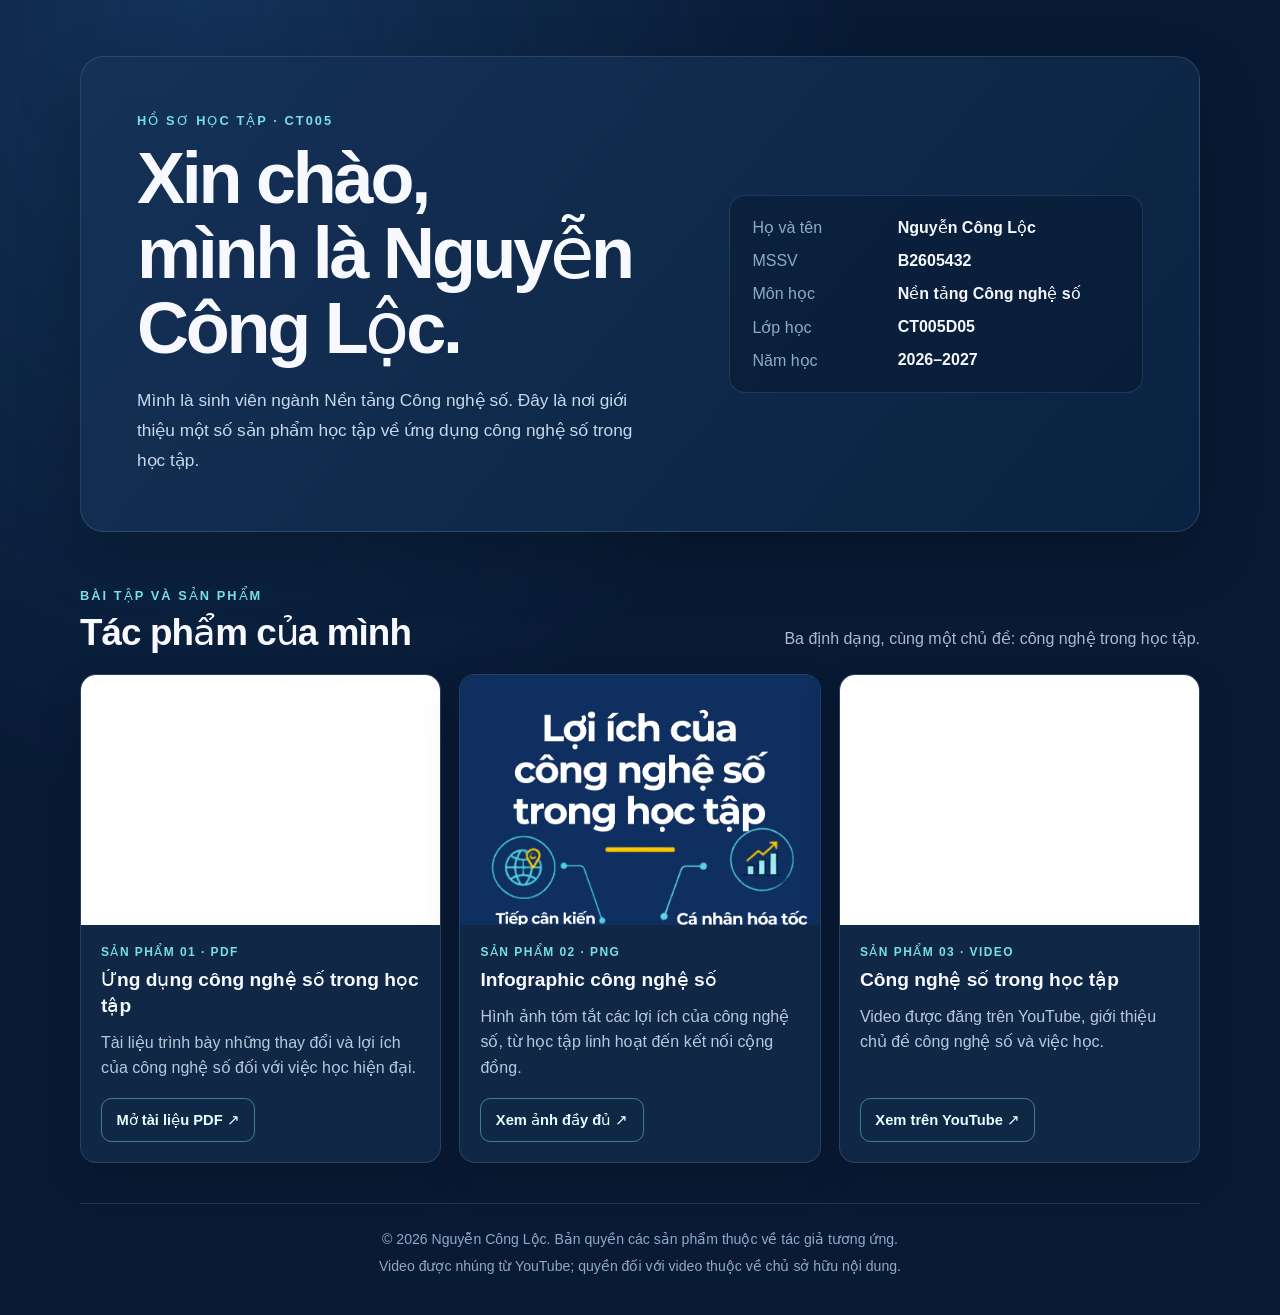
==== portfolio-moi/index.html @ 39c7375c "Create separate portfolio site with matching design Co-authored-by: Copilot App <223556219+Copilot@u" ====
<!DOCTYPE html>
<html lang="vi">
<head>
  <meta charset="UTF-8">
  <meta name="viewport" content="width=device-width, initial-scale=1">
  <meta name="description" content="Hồ sơ học tập của Nguyễn Công Lộc và ba sản phẩm về công nghệ số trong học tập.">
  <title>Hồ sơ học tập | Nguyễn Công Lộc</title>
  <style>
    :root {
      color-scheme: dark;
      font-family: Arial, Helvetica, sans-serif;
      color: #f7f9ff;
      background: #081a34;
      font-synthesis: none;
      text-rendering: optimizeLegibility;
      -webkit-font-smoothing: antialiased;
      -moz-osx-font-smoothing: grayscale;
    }

    * {
      box-sizing: border-box;
    }

    body {
      min-width: 320px;
      margin: 0;
      background:
        radial-gradient(ellipse at 15% 0%, rgb(40 94 157 / 35%), transparent 42rem),
        #081a34;
    }

    main {
      width: min(100% - 2rem, 1120px);
      margin: 0 auto;
      padding: 3.5rem 0 2rem;
    }

    .eyebrow {
      margin: 0 0 0.8rem;
      color: #76e0e6;
      font-size: 0.8rem;
      font-weight: 700;
      letter-spacing: 0.16em;
      text-transform: uppercase;
    }

    .profile {
      display: grid;
      grid-template-columns: minmax(0, 1.15fr) minmax(280px, 0.85fr);
      gap: 2rem;
      align-items: center;
      padding: clamp(1.5rem, 5vw, 3.5rem);
      border: 1px solid rgb(149 192 238 / 18%);
      border-radius: 1.5rem;
      background: linear-gradient(130deg, rgb(22 50 87 / 96%), rgb(11 35 66 / 96%));
      box-shadow: 0 1.5rem 4rem rgb(0 0 0 / 22%);
    }

    h1 {
      margin: 0;
      font-size: clamp(2.3rem, 6vw, 4.5rem);
      letter-spacing: -0.045em;
      line-height: 1.04;
    }

    .intro {
      max-width: 55ch;
      margin: 1.2rem 0 0;
      color: #c8d8ed;
      font-size: 1.08rem;
      line-height: 1.75;
    }

    .profile-details {
      display: grid;
      gap: 0.9rem;
      margin: 0;
      padding: 1.4rem;
      border: 1px solid rgb(149 192 238 / 16%);
      border-radius: 1rem;
      background: rgb(5 22 45 / 46%);
    }

    .profile-details div {
      display: grid;
      grid-template-columns: minmax(100px, 0.75fr) 1.25fr;
      gap: 0.75rem;
    }

    .profile-details dt {
      color: #91a9c7;
    }

    .profile-details dd {
      margin: 0;
      font-weight: 700;
    }

    .section-heading {
      display: flex;
      justify-content: space-between;
      gap: 1rem;
      align-items: end;
      margin: 3.5rem 0 1.25rem;
    }

    .section-heading .eyebrow {
      margin-bottom: 0.5rem;
    }

    h2 {
      margin: 0;
      font-size: clamp(1.65rem, 4vw, 2.3rem);
      letter-spacing: -0.025em;
    }

    .section-note {
      margin: 0 0 0.2rem;
      color: #a9bbd3;
      line-height: 1.5;
    }

    .products {
      display: grid;
      grid-template-columns: repeat(3, minmax(0, 1fr));
      gap: 1.15rem;
      align-items: stretch;
    }

    .product {
      display: flex;
      min-width: 0;
      flex-direction: column;
      overflow: hidden;
      border: 1px solid rgb(149 192 238 / 17%);
      border-radius: 1rem;
      background: #102746;
      box-shadow: 0 1rem 2.5rem rgb(0 0 0 / 15%);
    }

    .product-preview {
      display: grid;
      height: 250px;
      place-items: center;
      overflow: hidden;
      background: #091a32;
    }

    .product-preview img {
      display: block;
      width: 100%;
      height: 100%;
      object-fit: contain;
    }

    .pdf-preview iframe {
      display: block;
      width: 100%;
      height: 100%;
      border: 0;
      background: #fff;
    }

    .product-body {
      display: flex;
      flex: 1;
      flex-direction: column;
      align-items: flex-start;
      padding: 1.25rem;
    }

    .product-type {
      margin: 0 0 0.5rem;
      color: #76e0e6;
      font-size: 0.75rem;
      font-weight: 700;
      letter-spacing: 0.12em;
      text-transform: uppercase;
    }

    h3 {
      margin: 0;
      font-size: 1.2rem;
      line-height: 1.35;
    }

    .product-body > p:not(.product-type) {
      margin: 0.65rem 0 1.1rem;
      color: #b9c9df;
      line-height: 1.6;
    }

    .button {
      display: inline-flex;
      min-height: 2.7rem;
      align-items: center;
      justify-content: center;
      gap: 0.45rem;
      margin-top: auto;
      padding: 0.65rem 0.9rem;
      border: 1px solid rgb(118 224 230 / 48%);
      border-radius: 0.65rem;
      color: #e9ffff;
      font-size: 0.92rem;
      font-weight: 700;
      text-decoration: none;
      transition: background-color 150ms ease, border-color 150ms ease;
    }

    .button:hover,
    .button:focus-visible {
      border-color: #76e0e6;
      background: rgb(118 224 230 / 12%);
    }

    .video-frame {
      width: 100%;
      aspect-ratio: 16 / 9;
      align-self: start;
      background: #000;
    }

    .video-frame iframe {
      display: block;
      width: 100%;
      height: 100%;
      border: 0;
    }

    footer {
      margin-top: 2.5rem;
      padding-top: 1.25rem;
      border-top: 1px solid rgb(149 192 238 / 16%);
      color: #91a9c7;
      font-size: 0.88rem;
      line-height: 1.7;
      text-align: center;
    }

    footer p {
      margin: 0.25rem 0;
    }

    @media (max-width: 850px) {
      .profile {
        grid-template-columns: 1fr;
      }

      .products {
        grid-template-columns: repeat(2, minmax(0, 1fr));
      }
    }

    @media (max-width: 600px) {
      main {
        width: min(100% - 1.25rem, 480px);
        padding-top: 1.5rem;
      }

      .profile {
        gap: 1.4rem;
        padding: 1.4rem;
        border-radius: 1rem;
      }

      .profile-details {
        padding: 1rem;
      }

      .section-heading {
        display: block;
        margin-top: 2.5rem;
      }

      .section-note {
        margin-top: 0.5rem;
      }

      .products {
        grid-template-columns: 1fr;
      }

      .product-preview {
        height: 230px;
      }
    }
  </style>
</head>
<body>
  <main>
    <header class="profile">
      <div>
        <p class="eyebrow">Hồ sơ học tập · CT005</p>
        <h1>Xin chào,<br>mình là Nguyễn Công Lộc.</h1>
        <p class="intro">
          Mình là sinh viên ngành Nền tảng Công nghệ số. Đây là nơi giới thiệu một số sản phẩm học tập về ứng dụng công nghệ số trong học tập.
        </p>
      </div>
      <dl class="profile-details" aria-label="Thông tin cá nhân">
        <div>
          <dt>Họ và tên</dt>
          <dd>Nguyễn Công Lộc</dd>
        </div>
        <div>
          <dt>MSSV</dt>
          <dd>B2605432</dd>
        </div>
        <div>
          <dt>Môn học</dt>
          <dd>Nền tảng Công nghệ số</dd>
        </div>
        <div>
          <dt>Lớp học</dt>
          <dd>CT005D05</dd>
        </div>
        <div>
          <dt>Năm học</dt>
          <dd>2026–2027</dd>
        </div>
      </dl>
    </header>

    <section aria-labelledby="products-title">
      <div class="section-heading">
        <div>
          <p class="eyebrow">Bài tập và sản phẩm</p>
          <h2 id="products-title">Tác phẩm của mình</h2>
        </div>
        <p class="section-note">Ba định dạng, cùng một chủ đề: công nghệ trong học tập.</p>
      </div>

      <div class="products">
        <article class="product">
          <div class="product-preview pdf-preview">
            <iframe
              src="../Lab05_Ex1.2.pdf#toolbar=0&navpanes=0"
              title="Bản xem trước PDF về ứng dụng công nghệ số trong học tập"
              loading="lazy"
            ></iframe>
          </div>
          <div class="product-body">
            <p class="product-type">Sản phẩm 01 · PDF</p>
            <h3>Ứng dụng công nghệ số trong học tập</h3>
            <p>Tài liệu trình bày những thay đổi và lợi ích của công nghệ số đối với việc học hiện đại.</p>
            <a class="button" href="../Lab05_Ex1.2.pdf" target="_blank" rel="noopener">Mở tài liệu PDF ↗</a>
          </div>
        </article>

        <article class="product">
          <a class="product-preview" href="../Lab05_Ex2.1.png" target="_blank" rel="noopener" aria-label="Mở infographic ở kích thước đầy đủ">
            <img
              src="../Lab05_Ex2.1.png"
              alt="Infographic Lợi ích của công nghệ số trong học tập, minh họa tiếp cận kiến thức, cá nhân hóa, tương tác và kết nối."
              loading="lazy"
            >
          </a>
          <div class="product-body">
            <p class="product-type">Sản phẩm 02 · PNG</p>
            <h3>Infographic công nghệ số</h3>
            <p>Hình ảnh tóm tắt các lợi ích của công nghệ số, từ học tập linh hoạt đến kết nối cộng đồng.</p>
            <a class="button" href="../Lab05_Ex2.1.png" target="_blank" rel="noopener">Xem ảnh đầy đủ ↗</a>
          </div>
        </article>

        <article class="product">
          <div class="product-preview video-frame">
            <iframe
              src="https://www.youtube.com/embed/RZuY-I2eNVU"
              title="Video về công nghệ số trong học tập trên YouTube"
              loading="lazy"
              referrerpolicy="strict-origin-when-cross-origin"
              allow="accelerometer; autoplay; clipboard-write; encrypted-media; gyroscope; picture-in-picture; web-share"
              allowfullscreen
            ></iframe>
          </div>
          <div class="product-body">
            <p class="product-type">Sản phẩm 03 · Video</p>
            <h3>Công nghệ số trong học tập</h3>
            <p>Video được đăng trên YouTube, giới thiệu chủ đề công nghệ số và việc học.</p>
            <a class="button" href="https://www.youtube.com/watch?v=RZuY-I2eNVU" target="_blank" rel="noopener noreferrer">Xem trên YouTube ↗</a>
          </div>
        </article>
      </div>
    </section>

    <footer>
      <p>© 2026 Nguyễn Công Lộc. Bản quyền các sản phẩm thuộc về tác giả tương ứng.</p>
      <p>Video được nhúng từ YouTube; quyền đối với video thuộc về chủ sở hữu nội dung.</p>
    </footer>
  </main>
</body>
</html>
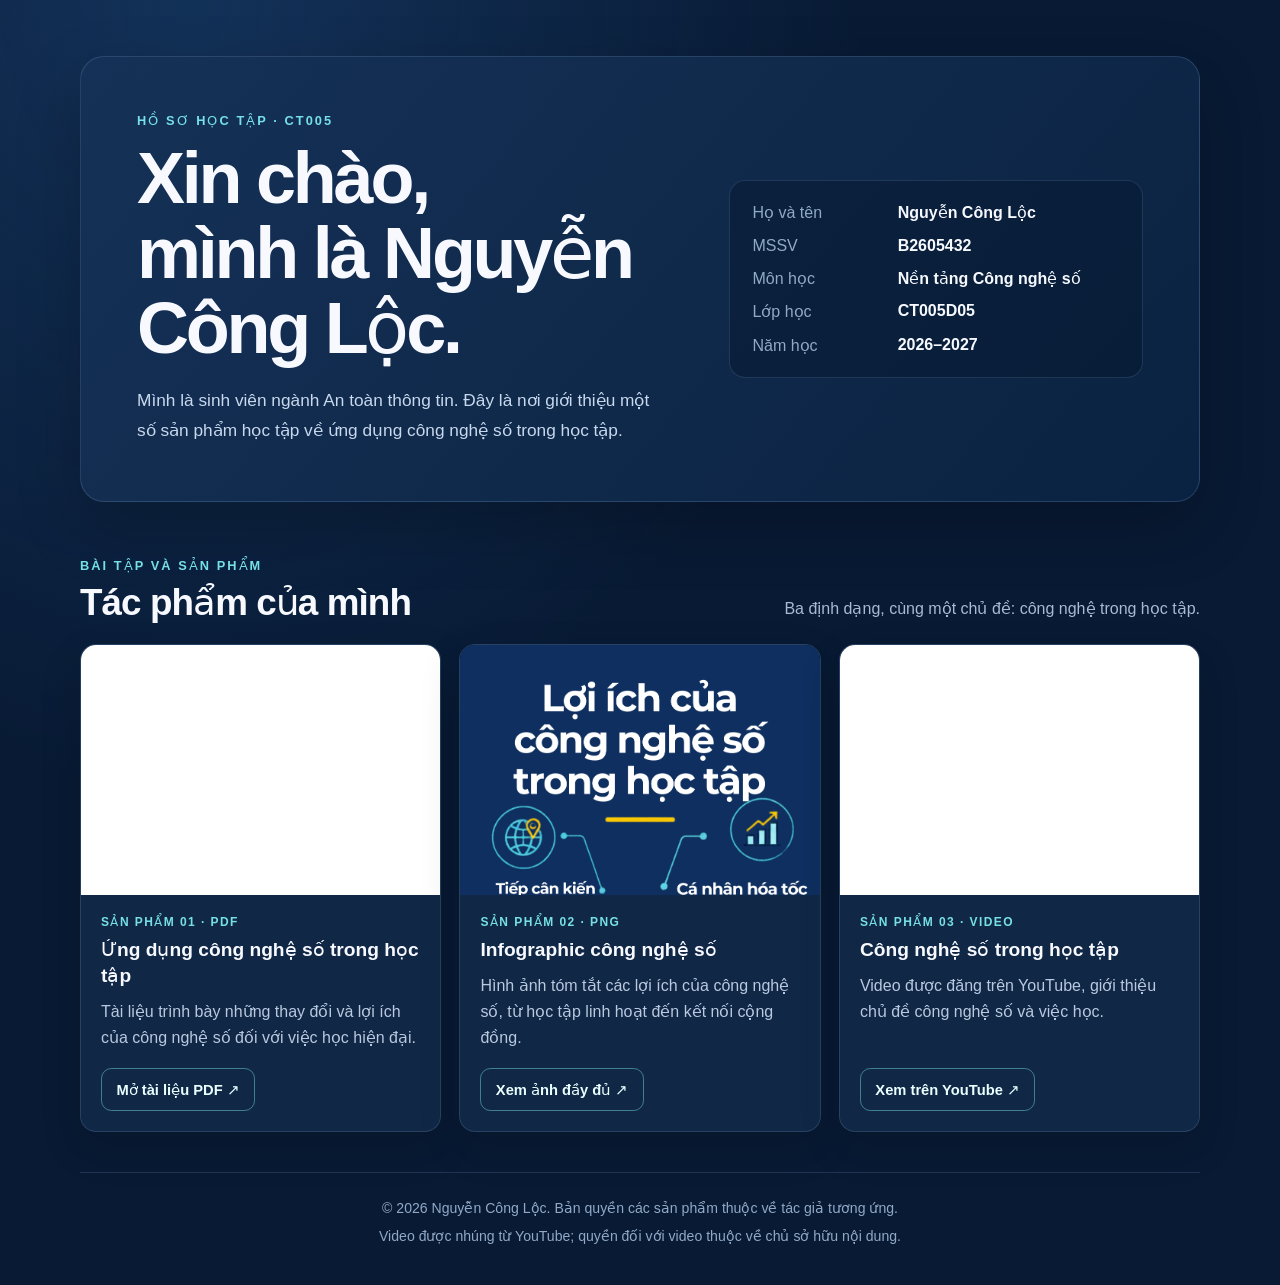
==== commit 52aacebd: "Update index.html" ====
--- a/portfolio-moi/index.html
+++ b/portfolio-moi/index.html
@@ -293,7 +293,7 @@
         <p class="eyebrow">Hồ sơ học tập · CT005</p>
         <h1>Xin chào,<br>mình là Nguyễn Công Lộc.</h1>
         <p class="intro">
-          Mình là sinh viên ngành Nền tảng Công nghệ số. Đây là nơi giới thiệu một số sản phẩm học tập về ứng dụng công nghệ số trong học tập.
+          Mình là sinh viên ngành An toàn thông tin. Đây là nơi giới thiệu một số sản phẩm học tập về ứng dụng công nghệ số trong học tập.
         </p>
       </div>
       <dl class="profile-details" aria-label="Thông tin cá nhân">
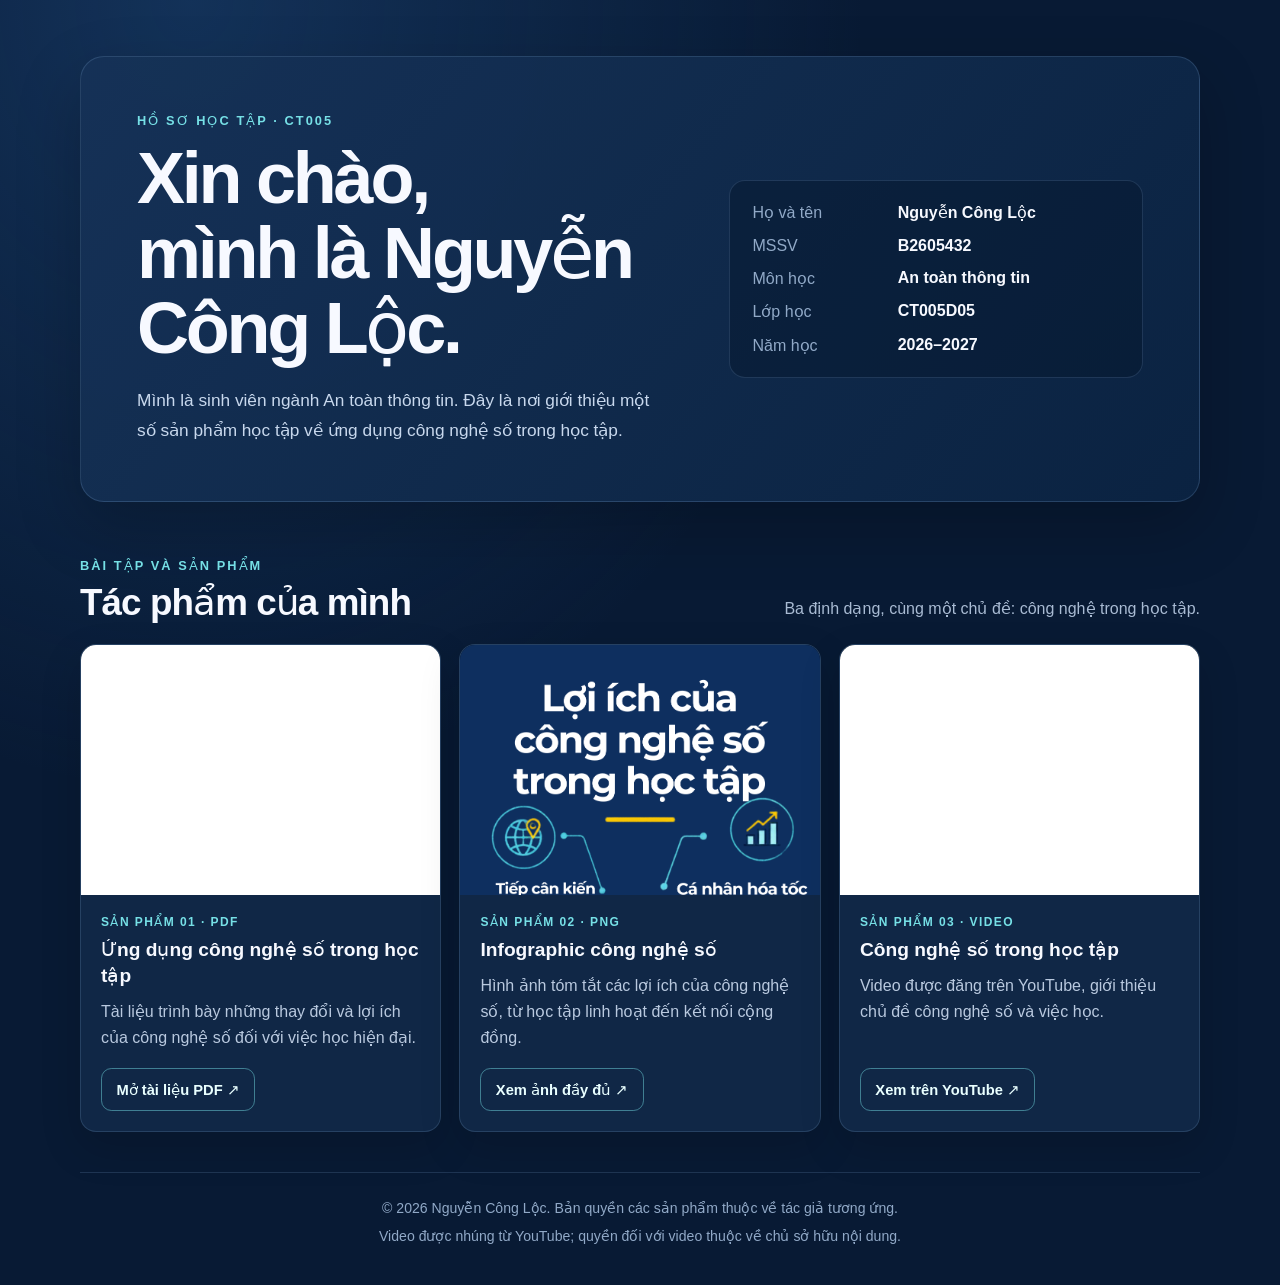
==== commit 699a2cfb: "Update portfolio major to Information Security Co-authored-by: Copilot App <223556219+Copilot@users." ====
--- a/portfolio-moi/index.html
+++ b/portfolio-moi/index.html
@@ -307,7 +307,7 @@
         </div>
         <div>
           <dt>Môn học</dt>
-          <dd>Nền tảng Công nghệ số</dd>
+          <dd>An toàn thông tin</dd>
         </div>
         <div>
           <dt>Lớp học</dt>
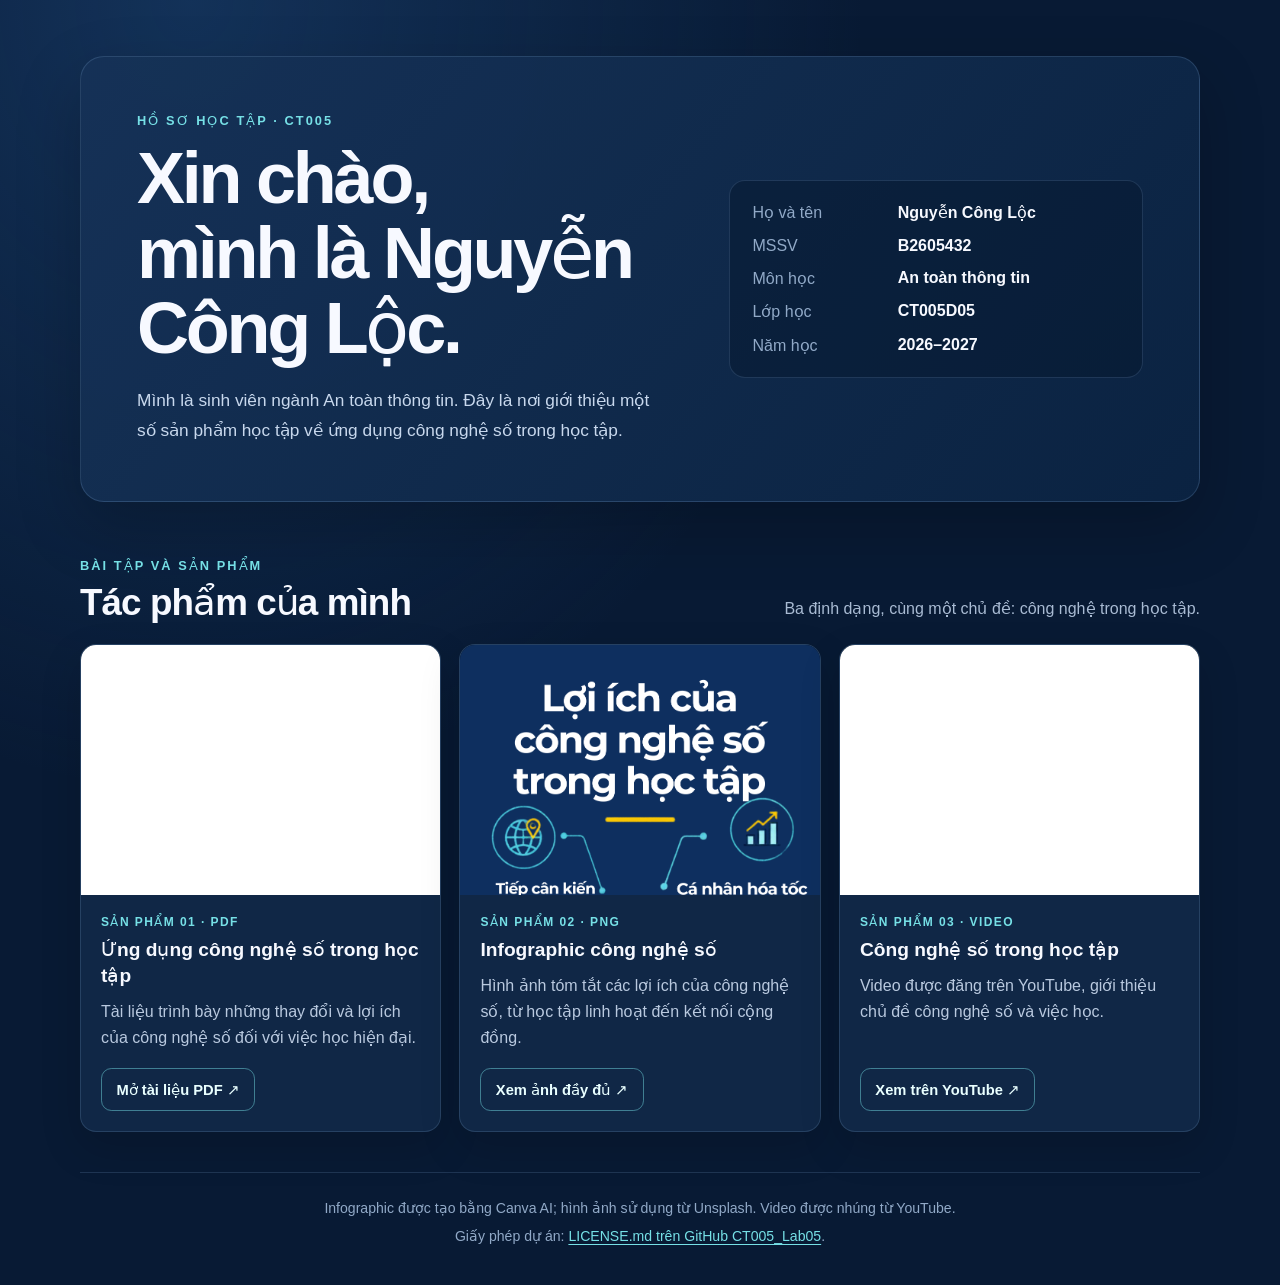
==== commit dc37e144: "Update portfolio copyright attribution and license link Co-authored-by: Copilot App <223556219+Copil" ====
--- a/portfolio-moi/index.html
+++ b/portfolio-moi/index.html
@@ -241,6 +241,11 @@
       margin: 0.25rem 0;
     }
 
+    footer a {
+      color: #76e0e6;
+      text-underline-offset: 0.2em;
+    }
+
     @media (max-width: 850px) {
       .profile {
         grid-template-columns: 1fr;
@@ -384,8 +389,8 @@
     </section>
 
     <footer>
-      <p>© 2026 Nguyễn Công Lộc. Bản quyền các sản phẩm thuộc về tác giả tương ứng.</p>
-      <p>Video được nhúng từ YouTube; quyền đối với video thuộc về chủ sở hữu nội dung.</p>
+      <p>Infographic được tạo bằng Canva AI; hình ảnh sử dụng từ Unsplash. Video được nhúng từ YouTube.</p>
+      <p>Giấy phép dự án: <a href="../LICENSE.md">LICENSE.md trên GitHub CT005_Lab05</a>.</p>
     </footer>
   </main>
 </body>
